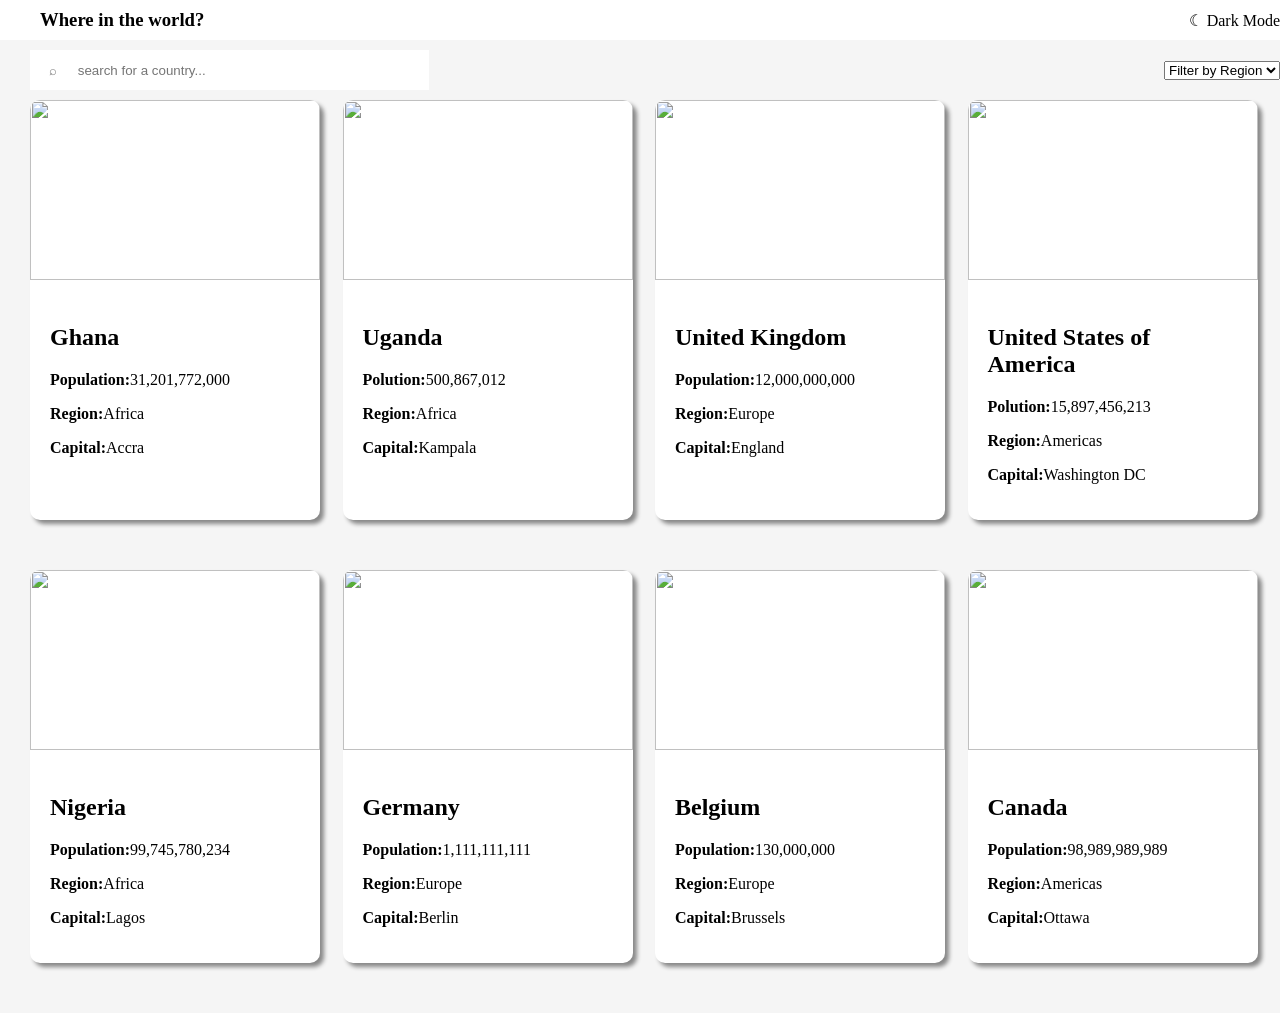
==== index.html @ c36f0ef2 "Add initial HTML, CSS, and page structure for country information display" ====
<!DOCTYPE html>
<html>

<head>
    <meta charset="UTF-8">
    <meta name="viewport" content="width=device-width" initial-scale="1.0">
    <link rel="stylesheet" href="style.css">
</head>

<body>
    <div class="rectangle">
        <h3><strong>Where in the world?</strong></h3>
        <p>&#9790 Dark Mode</p>
    </div>
    <div class="bar">
    <div class="square">
        <input type="text" class="input" placeholder="&#x2315 &emsp; search for a country...">
        </div>
        <select>
            <option value="" disabled selected hidden>Filter by Region</option>
            <option value="Africa">Africa</option>
            <option value="Americas">America</option>
            <option value="Europe">Europe</option>
        </select>
    </div>
    <div class="container">
     <div class="item1">
            <img class="image"
                src="https://img.magnific.com/premium-photo/flag-ghana_2227-3421.jpg?semt=ais_hybrid&w=740&q=80">
            <div class="card">
                <h2>Ghana</h2>
            <p><strong>Population:</strong>31,201,772,000</p>
        <p><strong>Region:</strong>Africa</p>
        <p><strong>Capital:</strong>Accra</p>
        </div>
        </div>
        <div class="item1">
            <img class="image"
                src="https://img.magnific.com/free-photo/flag-uganda_1401-248.jpg?semt=ais_hybrid&w=740&q=80">
            <div class="card">
                <h2>Uganda</h2>
            <p><strong>Polution:</strong>500,867,012</p>
         <p><strong>Region:</strong>Africa</p>
        <p><strong>Capital:</strong>Kampala</p>
    </div>    
    </div>
        <div class="item1">
            <img class="image"
                src="https://img.magnific.com/premium-vector/united-kingdom-flag-illustrator-national_1082479-33372.jpg?semt=ais_hybrid&w=740&q=80">
            <div class="card">
                <h2>United Kingdom</h2>
            <p><strong>Population:</strong>12,000,000,000</p>
        <p><strong>Region:</strong>Europe</p>
        <p><strong>Capital:</strong>England</p>
        </div>
        </div>
        <div class="item1">
            <img class="image"
                src="https://img.magnific.com/premium-vector/united-states-flag-flat-symbol_121111-1200.jpg?semt=ais_hybrid&w=740&q=80">
            <div class="card">
                <h2>United States of America</h2>
            <p><strong>Polution:</strong>15,897,456,213</p>
        <p><strong>Region:</strong>Americas</p>
        <p><strong>Capital:</strong>Washington DC</p>
    </div>    
    </div>

        <div class="item1">
            <img class="image" src="https://img.magnific.com/free-vector/illustration-nigeria-flag_53876-27148.jpg">
            <div class="card">
            <h2>Nigeria</h2>
            <p><strong>Population:</strong>99,745,780,234</p>
        <p><strong>Region:</strong>Africa</p>
        <p><strong>Capital:</strong>Lagos</p>
    </div>    
    </div>
        <div class="item1">
            <img class="image"
                src="https://img.magnific.com/premium-vector/belgium-flag-isolated-vector-illustration_875240-2091.jpg?semt=ais_hybrid&w=740&q=80">
          <div class="card">
                <h2>Germany</h2>
            <p><strong>Population:</strong>1,111,111,111</p>
         <p><strong>Region:</strong>Europe</p>
        <p><strong>Capital:</strong>Berlin</p>
    </div>
</div>
        <div class="item1">
            <img class="image"
                src="https://encrypted-tbn0.gstatic.com/images?q=tbn:ANd9GcS0aEAFOSrNkAstFVOvSRh9JsafwROT63S2a-b5gDSH6KZMoo0sFdHf6f59&s=10">
            <div class="card">
                <h2>Belgium</h2>
            <p><strong>Population:</strong>130,000,000</p>
         <p><strong>Region:</strong>Europe</p>
        <p><strong>Capital:</strong>Brussels</p>
    </div>    
    </div>
        <div class="item1">
            <img class="image"
                src="https://img.magnific.com/premium-vector/canada-flag-vector-illustration_768467-97.jpg?semt=ais_hybrid&w=740&q=80">
          <div class="card">
                <h2>Canada</h2>
            <p><strong>Population:</strong>98,989,989,989</p>
        <p><strong>Region:</strong>Americas</p>
        <p><strong>Capital:</strong>Ottawa</p>
    </div>    
    </div>
    </div>
</body>

</html>
---- style.css ----
body {
    background-color: whitesmoke;
    margin: 0;
    padding: 0;
    overflow-x: hidden;
}
.image {
    width:100%;
    height:180px;
}
.container {
    display: grid;
    grid-template-columns: repeat(4, auto);
    padding: 0;
margin-left:30px;
box-sizing: border-box;
}
.item1 {
    background-color: white;
   width: 290px;
    border-radius: 10px;
    box-shadow: 4px 4px 4px #888888;
    margin-bottom: 50px;
    overflow: clip;
    
}
.rectangle {
    background-color: white;
    height: 40px;
    display: flex;
    justify-content: space-between;
    align-items: center; 
    padding-left: 40px;
    
}
.square {
    height: 40px;
    width: 30%;
    background-color: white;
    display: flex;
    align-items: center;
    margin-top: 10px;
    margin-left: 30px;
    margin-bottom: 10px;
    padding-left: 15px;

}
.bar {
    display: flex;
    justify-content: space-between;
    align-items: center;
}
.input {
    background-color: transparent;
    border-color: transparent;
}
.card {
    padding: 20px;
}
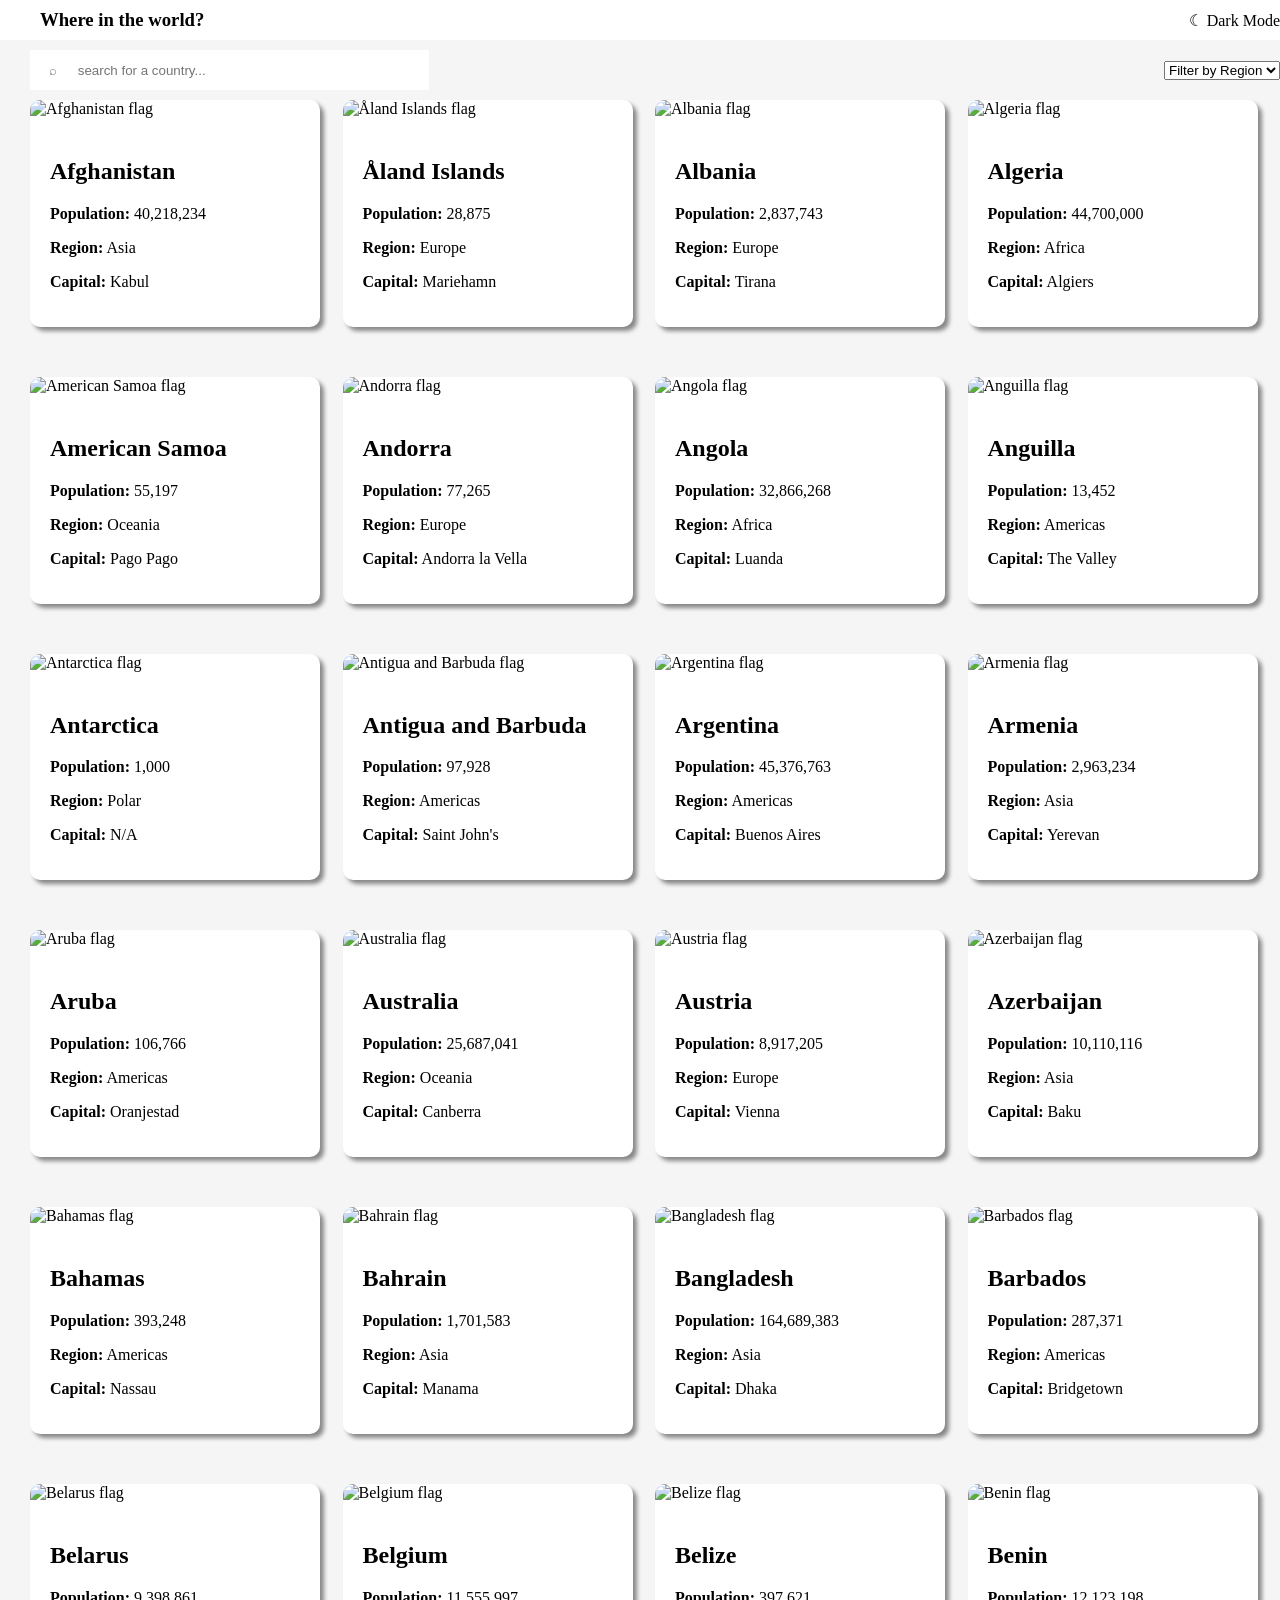
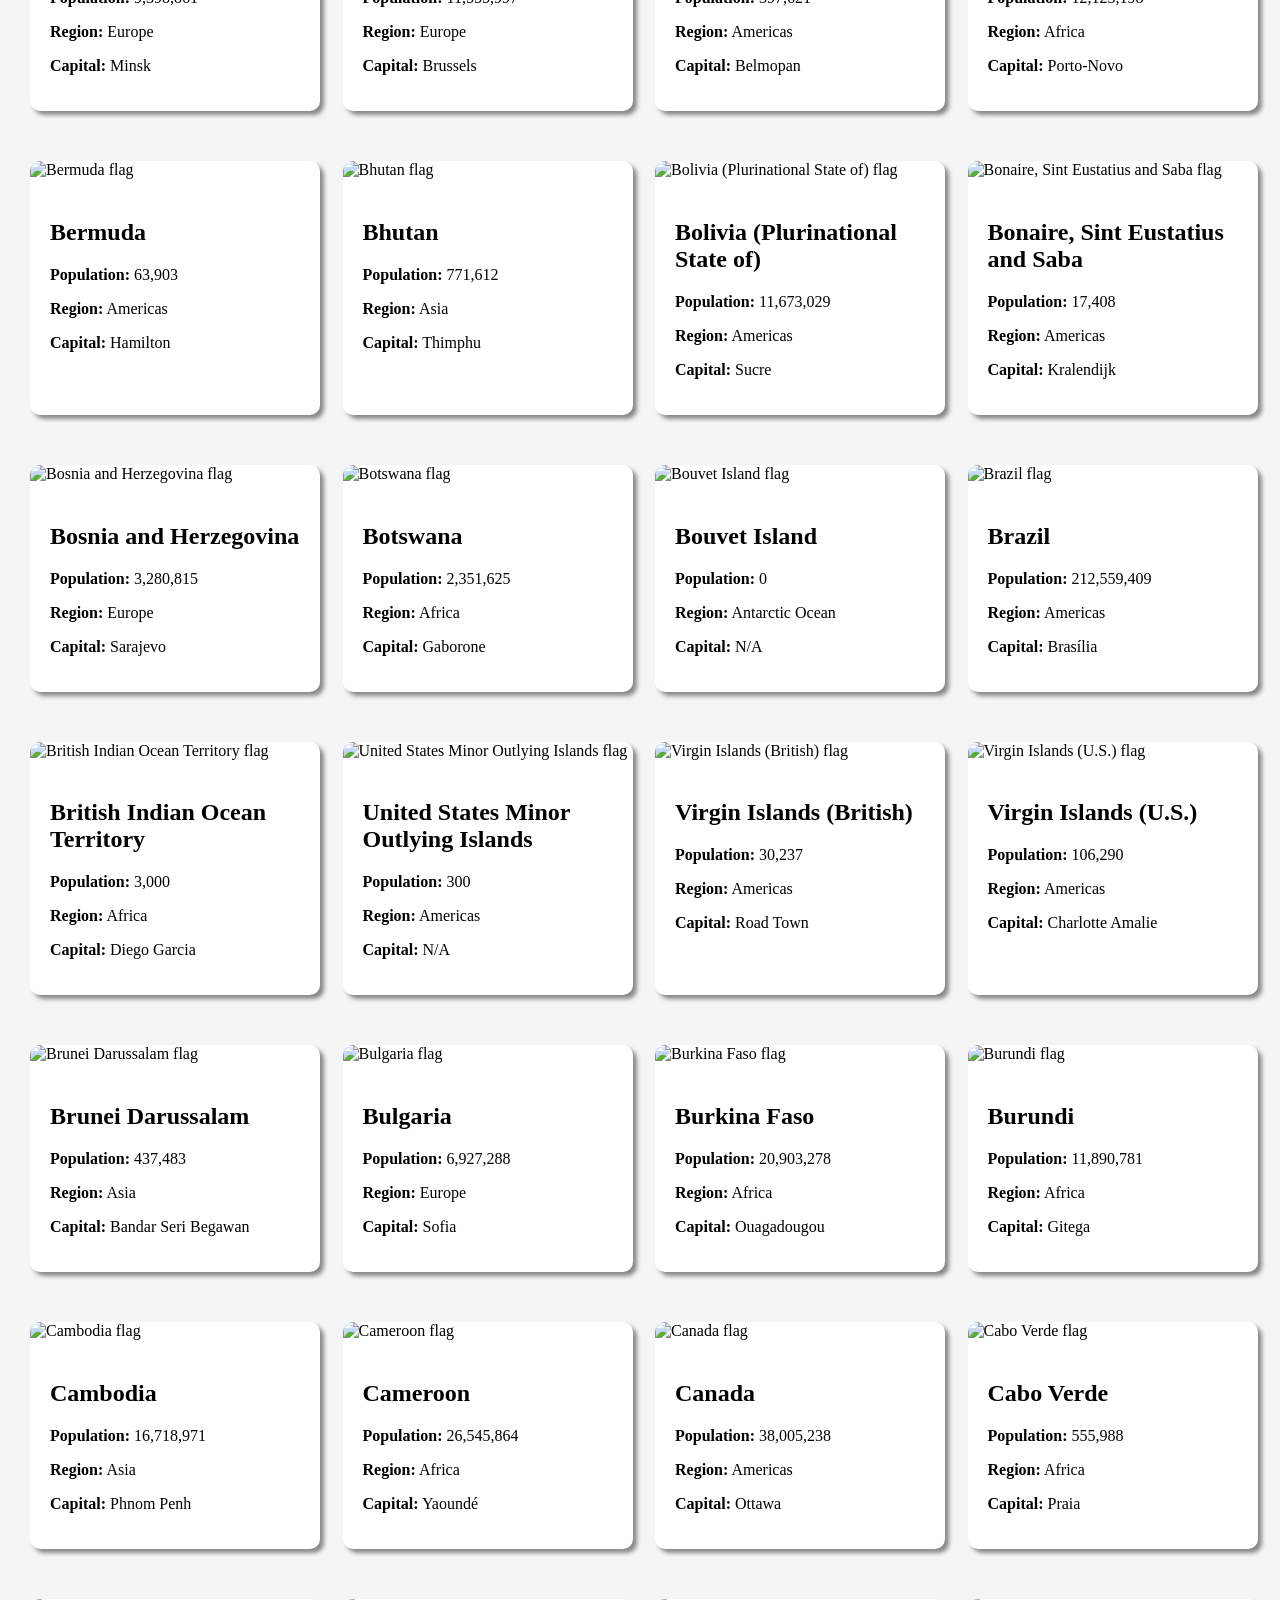
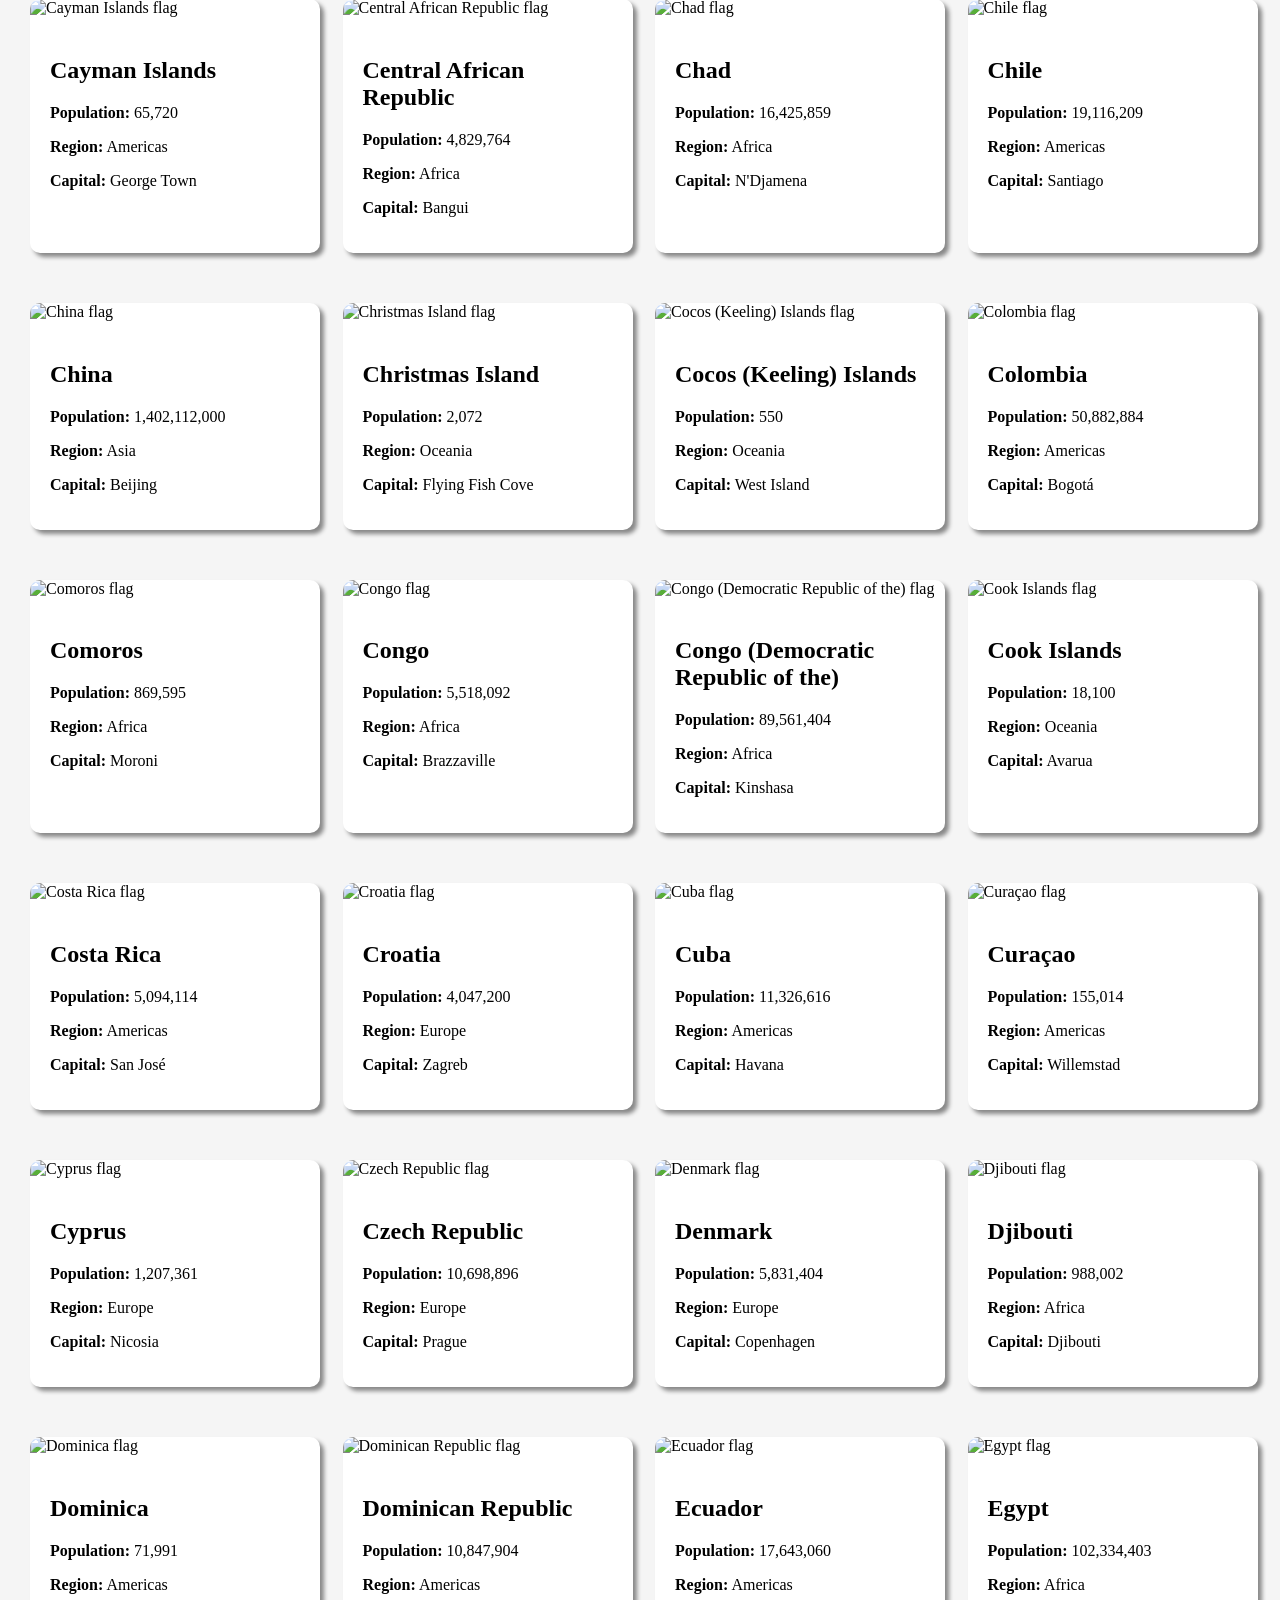
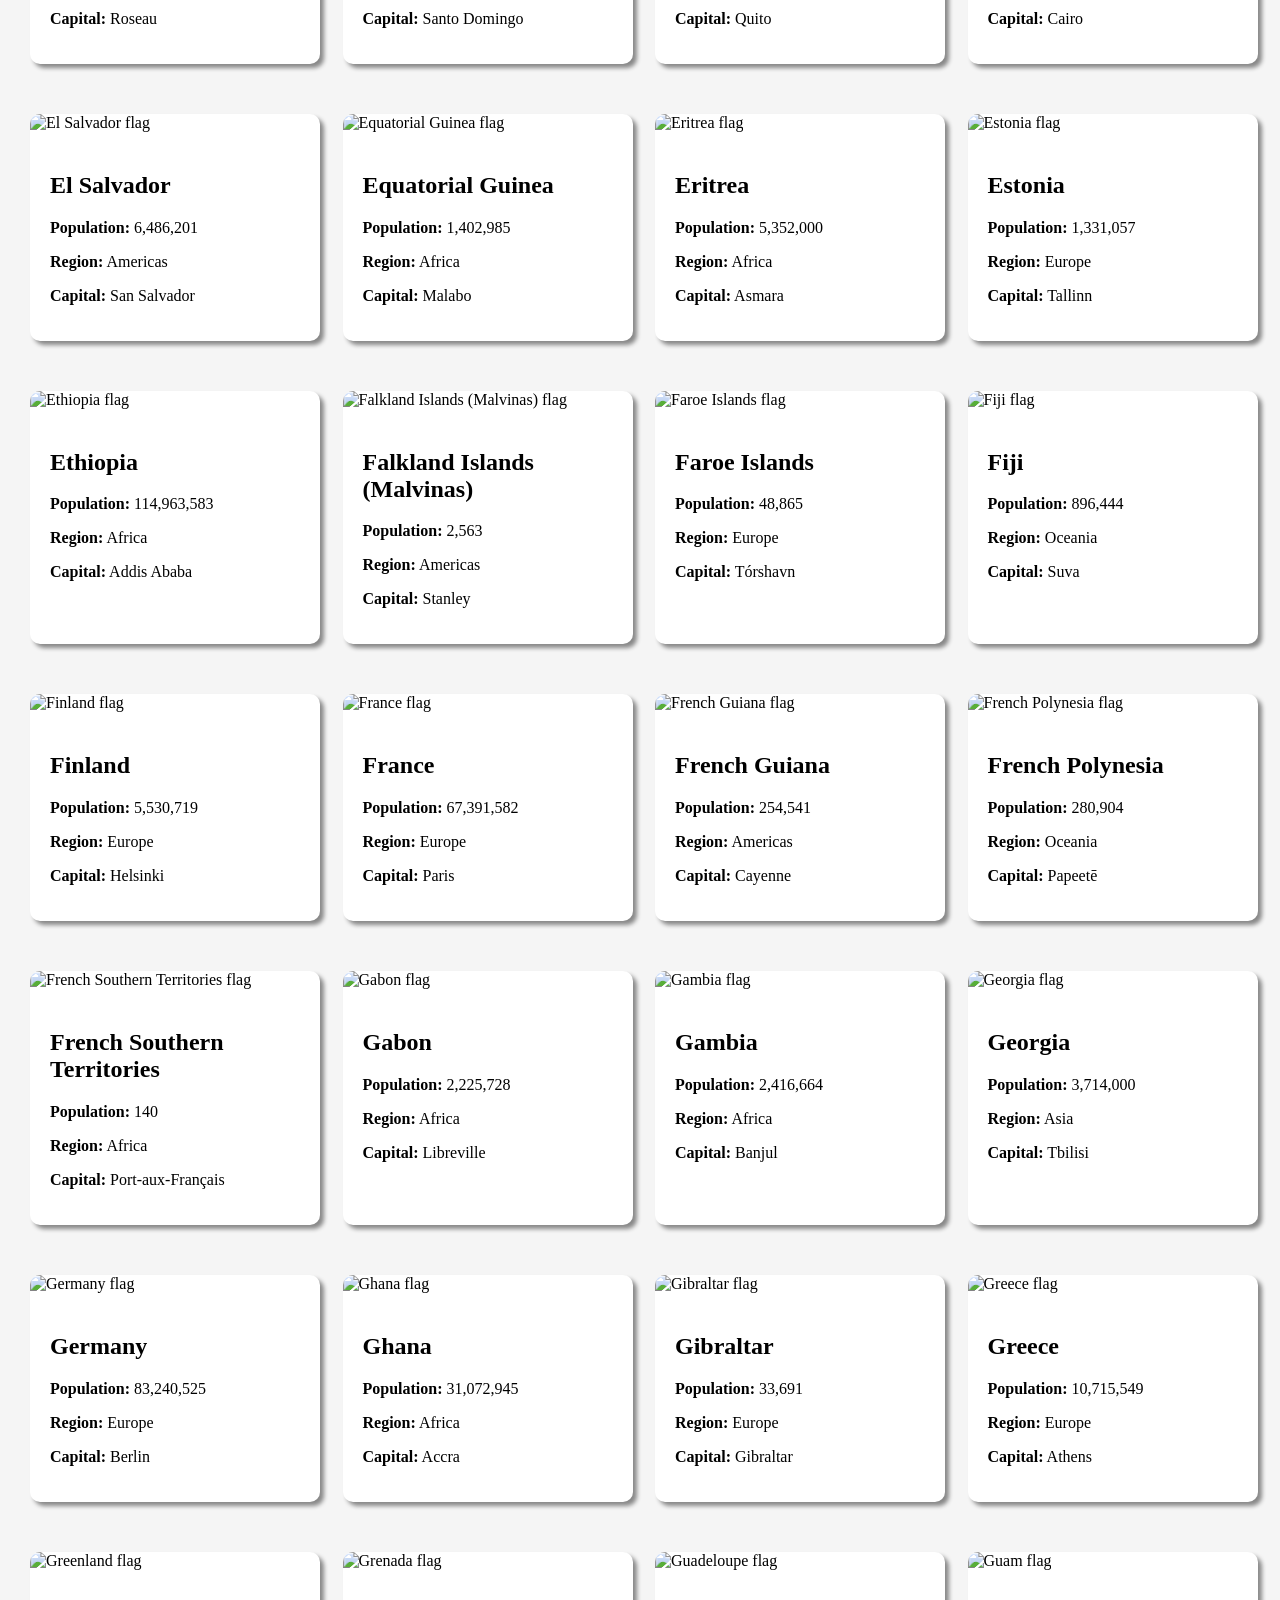
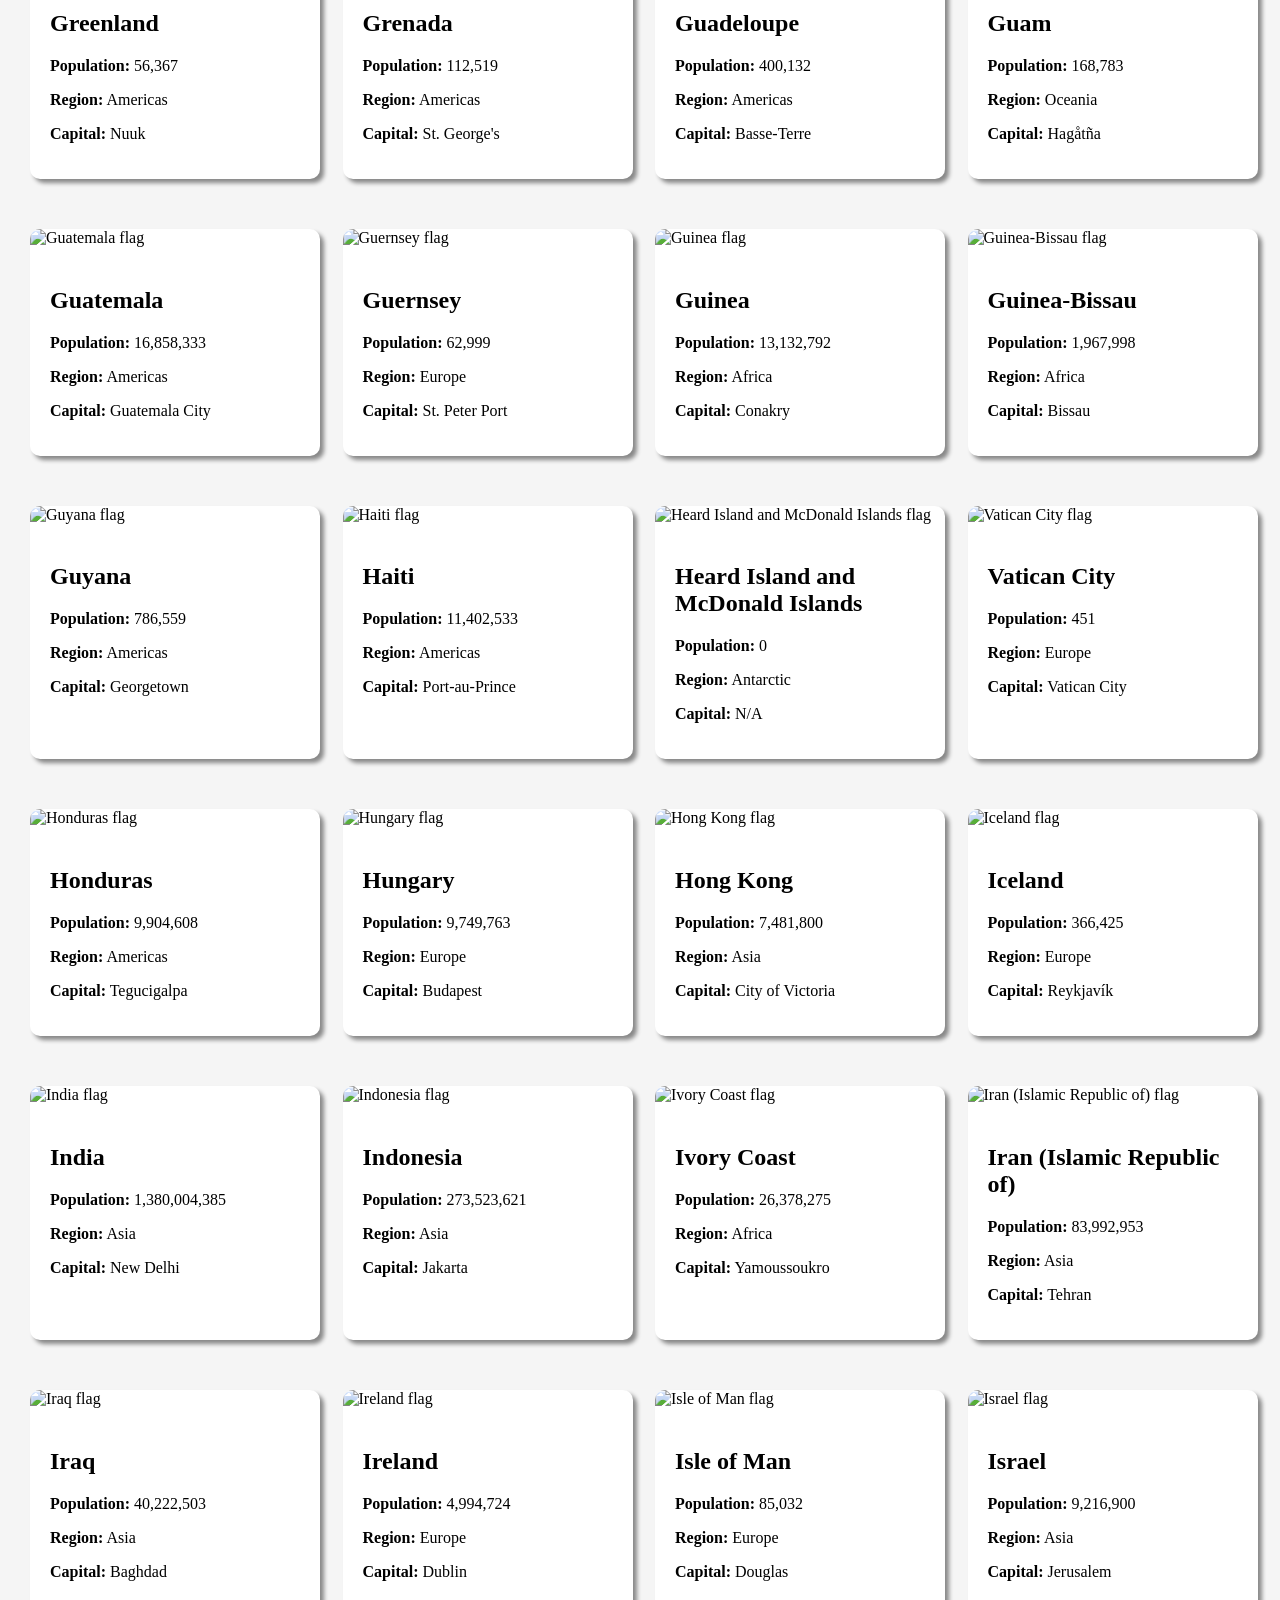
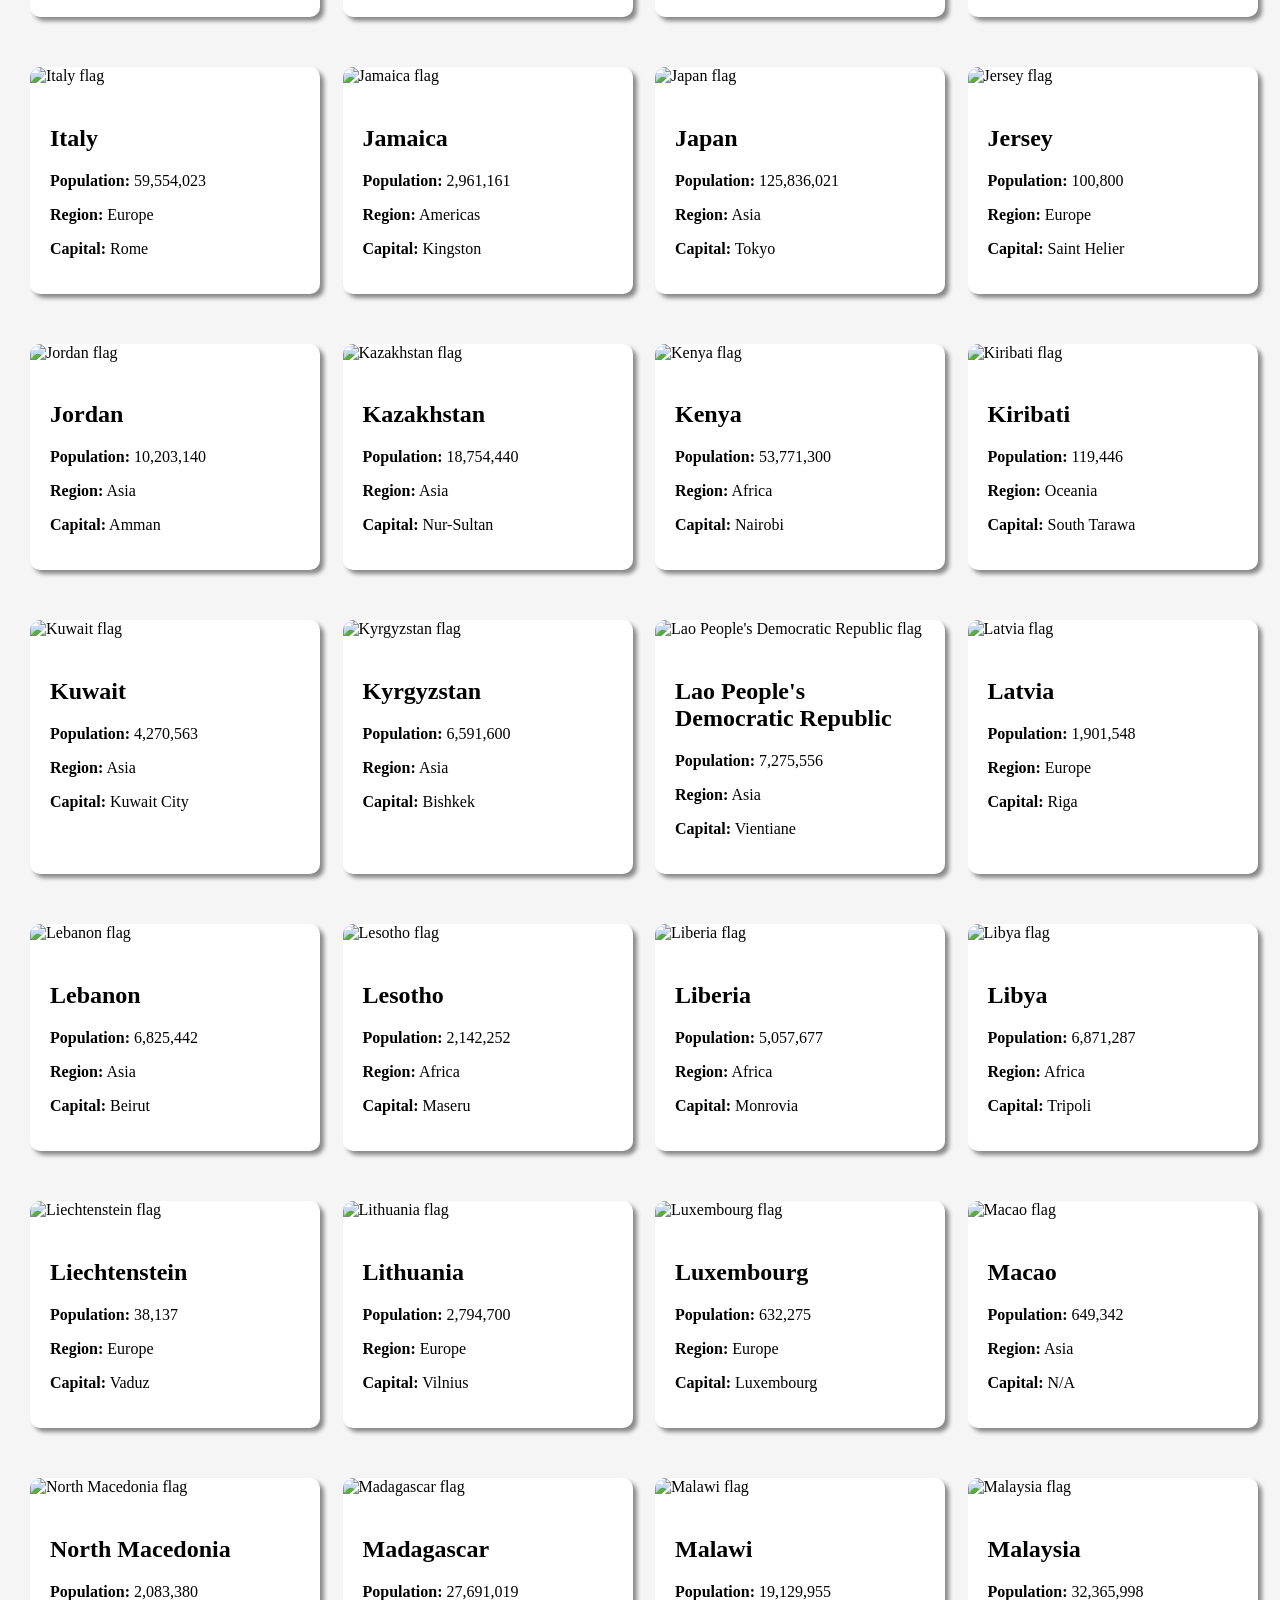
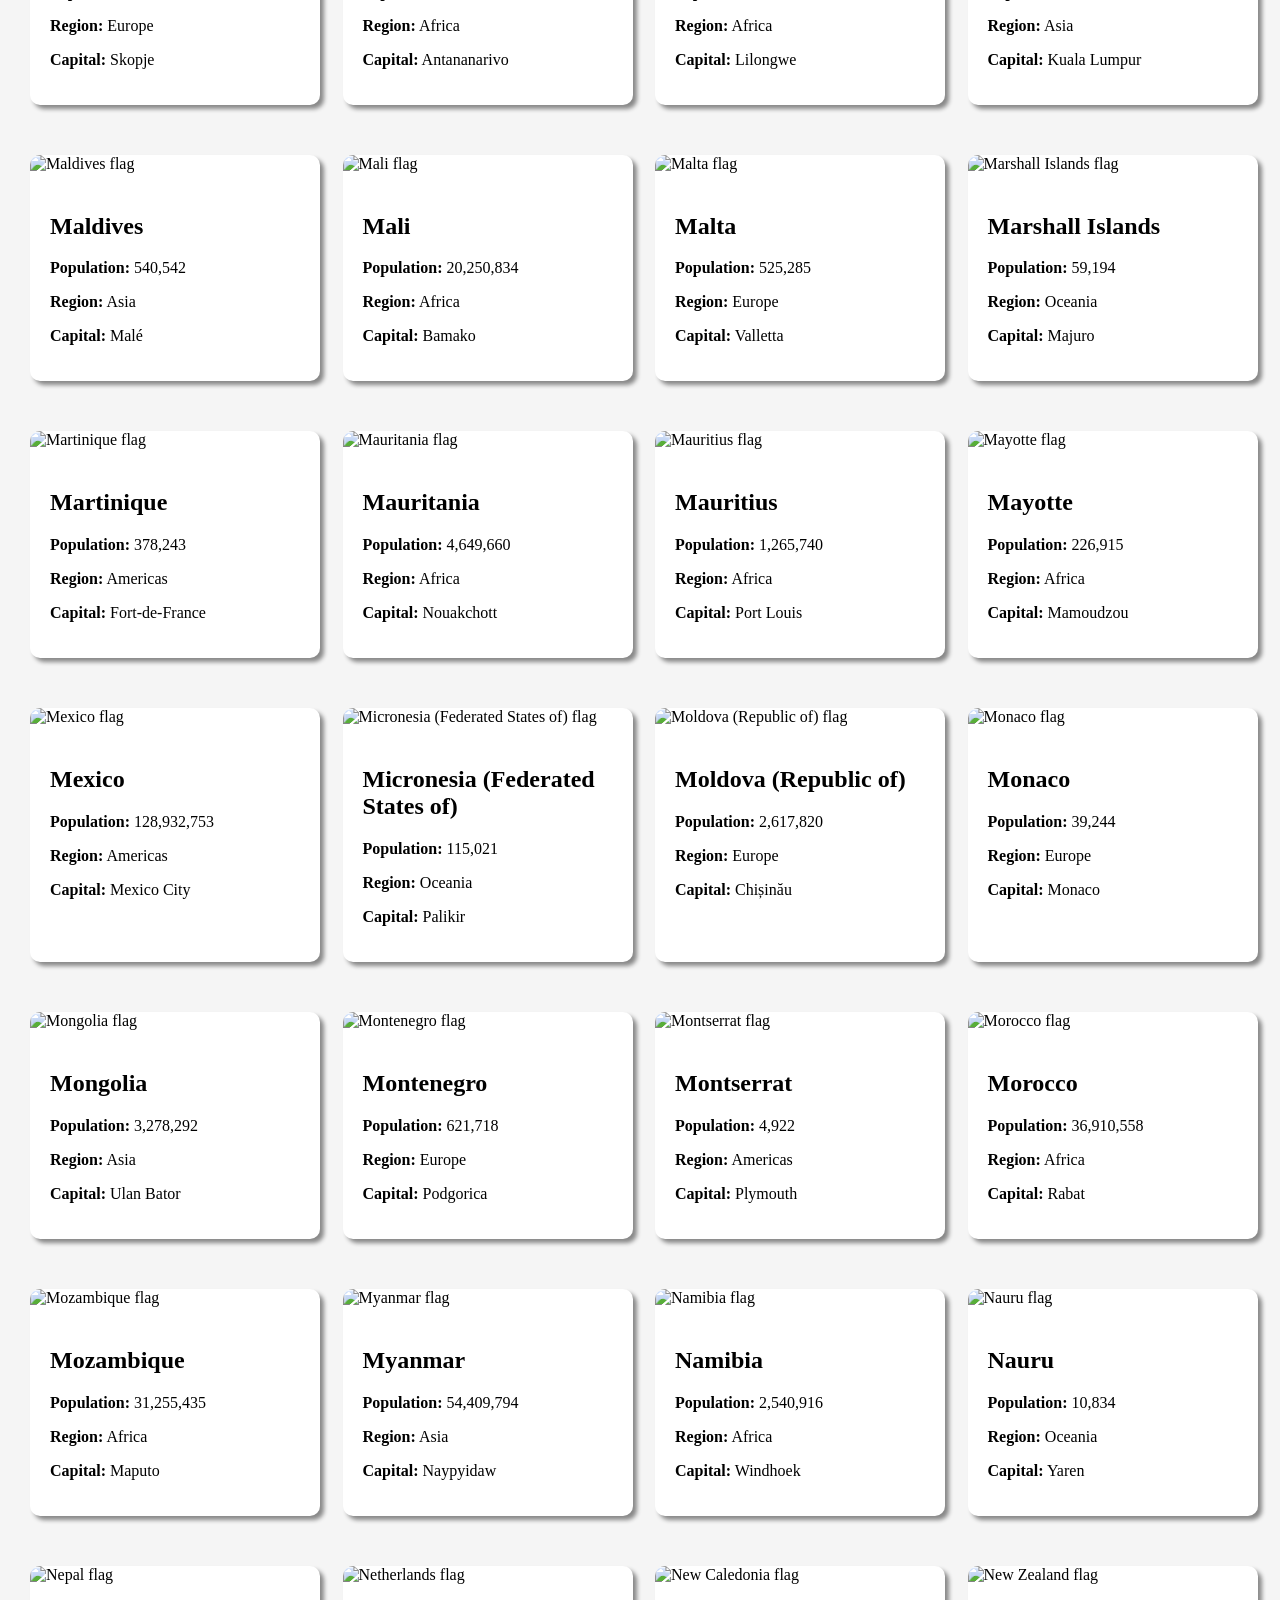
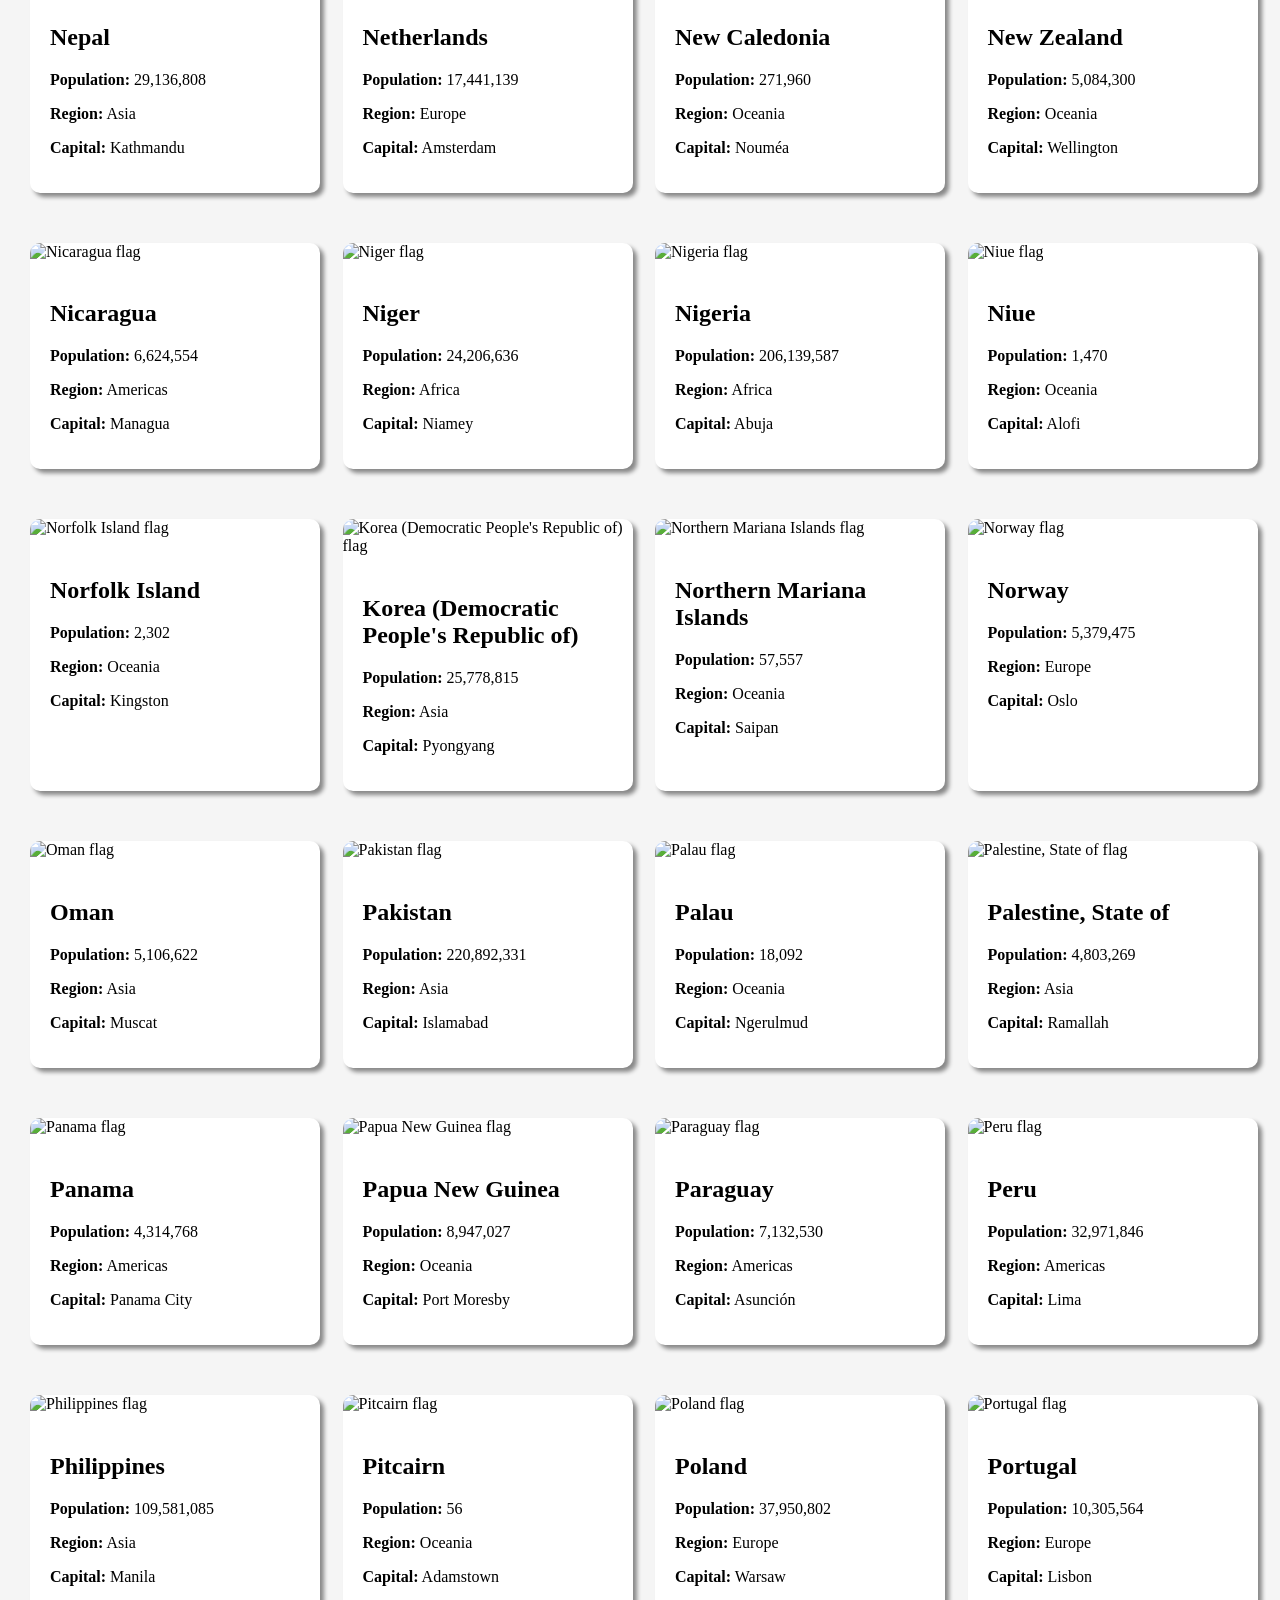
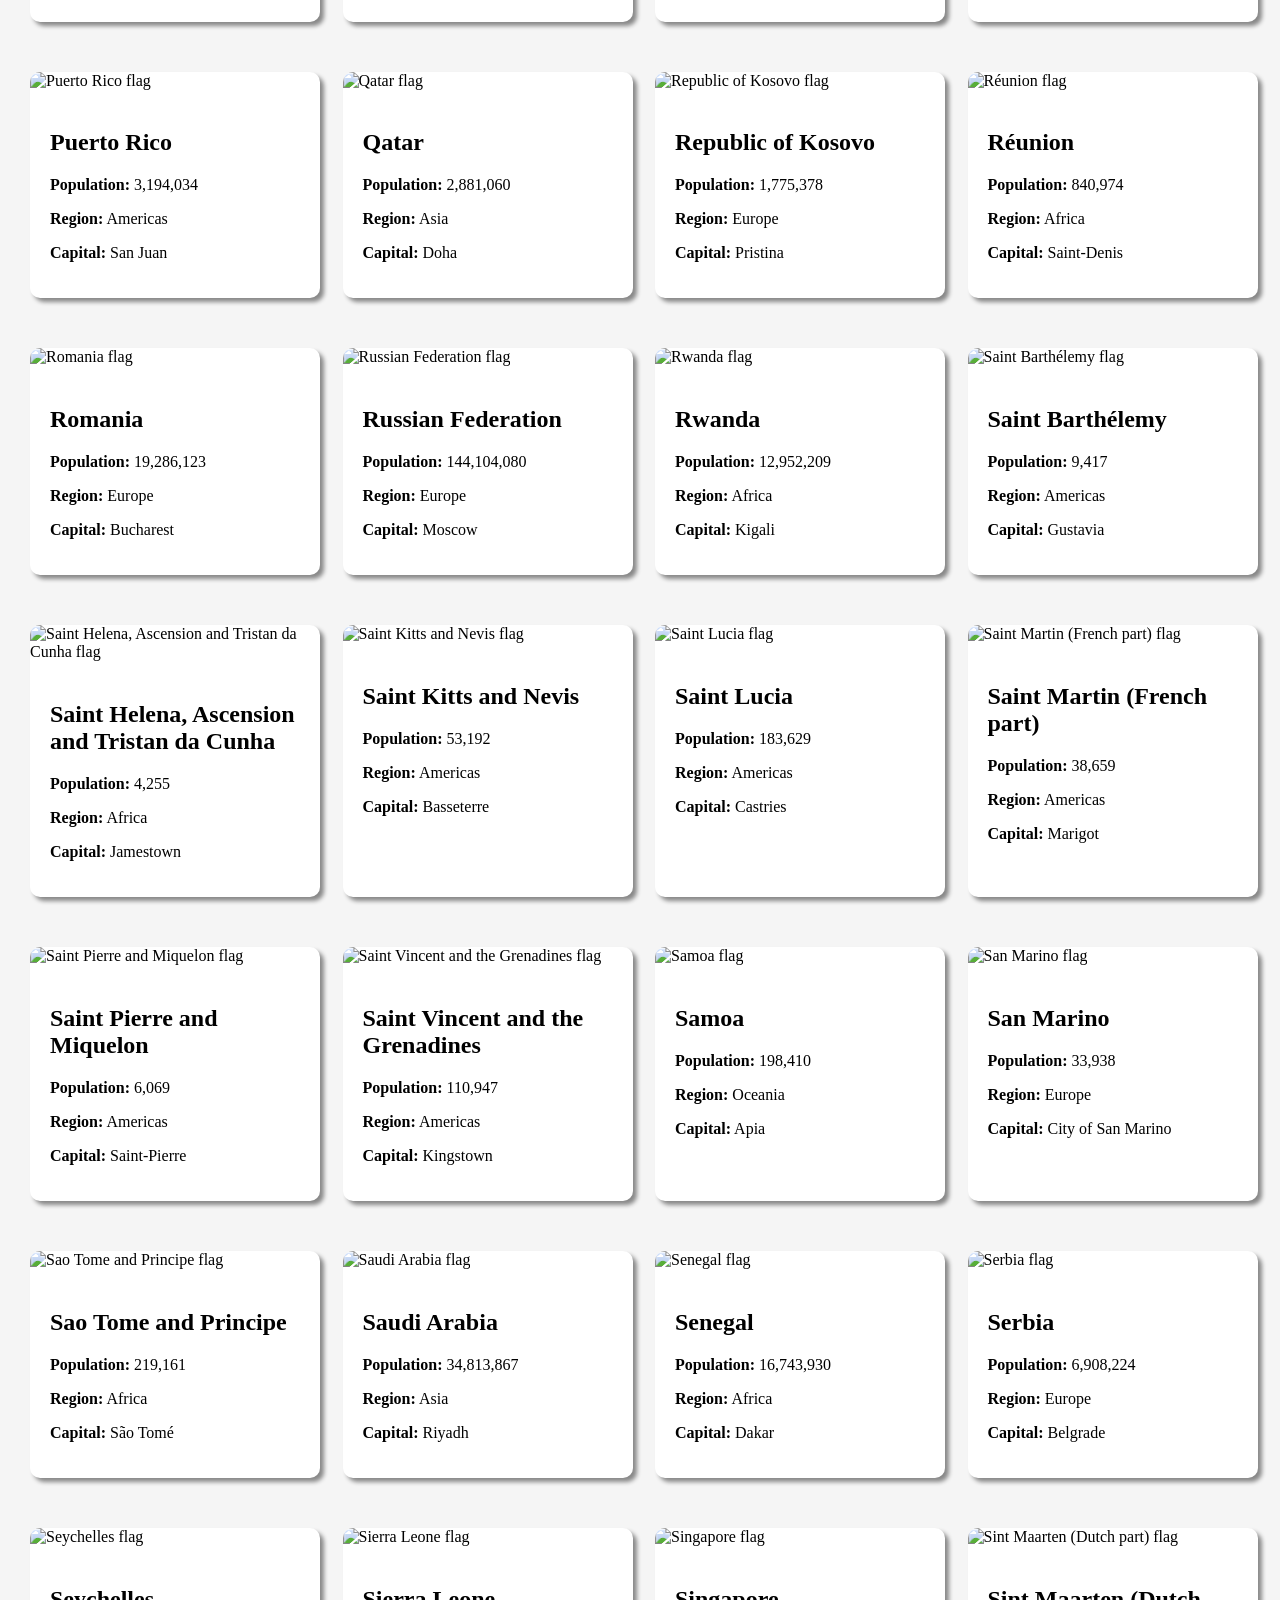
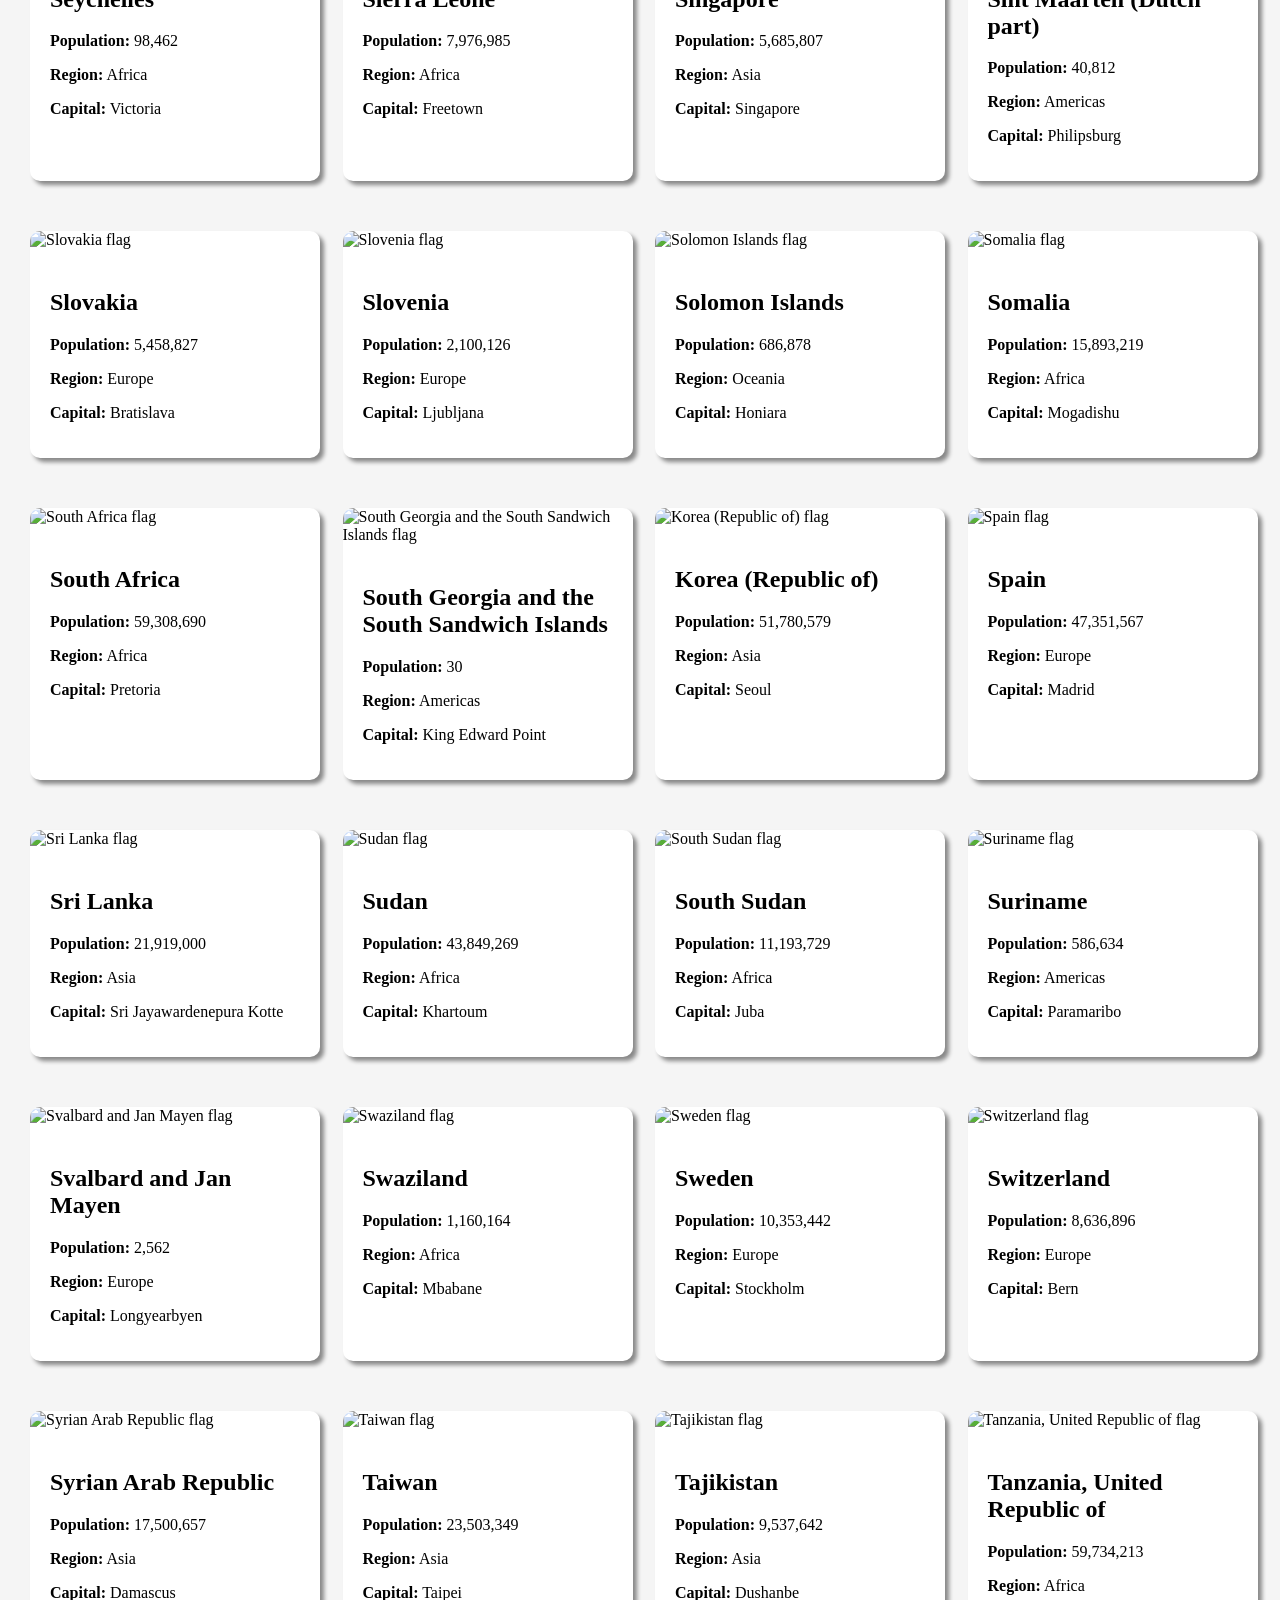
==== commit 8a370aa3: "feat: Implement country search and filter functionality - Added a search input to filter countries b" ====
--- a/index.html
+++ b/index.html
@@ -13,98 +13,101 @@
         <p>&#9790 Dark Mode</p>
     </div>
     <div class="bar">
-    <div class="square">
-        <input type="text" class="input" placeholder="&#x2315 &emsp; search for a country...">
+        <div class="square">
+            <input type="text" id="search" class="input" placeholder="&#x2315 &emsp; search for a country...">
         </div>
         <select>
             <option value="" disabled selected hidden>Filter by Region</option>
             <option value="Africa">Africa</option>
             <option value="Americas">America</option>
+            <option value="Asia">Asia</option>
+            <option value="Oceania">Oceania</option>
             <option value="Europe">Europe</option>
         </select>
     </div>
-    <div class="container">
-     <div class="item1">
+    <div class="container" id="container">
+        <div class="item1">
             <img class="image"
                 src="https://img.magnific.com/premium-photo/flag-ghana_2227-3421.jpg?semt=ais_hybrid&w=740&q=80">
             <div class="card">
                 <h2>Ghana</h2>
-            <p><strong>Population:</strong>31,201,772,000</p>
-        <p><strong>Region:</strong>Africa</p>
-        <p><strong>Capital:</strong>Accra</p>
-        </div>
+                <p><strong>Population:</strong>31,201,772,000</p>
+                <p><strong>Region:</strong>Africa</p>
+                <p><strong>Capital:</strong>Accra</p>
+            </div>
         </div>
         <div class="item1">
             <img class="image"
                 src="https://img.magnific.com/free-photo/flag-uganda_1401-248.jpg?semt=ais_hybrid&w=740&q=80">
             <div class="card">
                 <h2>Uganda</h2>
-            <p><strong>Polution:</strong>500,867,012</p>
-         <p><strong>Region:</strong>Africa</p>
-        <p><strong>Capital:</strong>Kampala</p>
-    </div>    
-    </div>
+                <p><strong>Polution:</strong>500,867,012</p>
+                <p><strong>Region:</strong>Africa</p>
+                <p><strong>Capital:</strong>Kampala</p>
+            </div>
+        </div>
         <div class="item1">
             <img class="image"
                 src="https://img.magnific.com/premium-vector/united-kingdom-flag-illustrator-national_1082479-33372.jpg?semt=ais_hybrid&w=740&q=80">
             <div class="card">
                 <h2>United Kingdom</h2>
-            <p><strong>Population:</strong>12,000,000,000</p>
-        <p><strong>Region:</strong>Europe</p>
-        <p><strong>Capital:</strong>England</p>
-        </div>
+                <p><strong>Population:</strong>12,000,000,000</p>
+                <p><strong>Region:</strong>Europe</p>
+                <p><strong>Capital:</strong>England</p>
+            </div>
         </div>
         <div class="item1">
             <img class="image"
                 src="https://img.magnific.com/premium-vector/united-states-flag-flat-symbol_121111-1200.jpg?semt=ais_hybrid&w=740&q=80">
             <div class="card">
                 <h2>United States of America</h2>
-            <p><strong>Polution:</strong>15,897,456,213</p>
-        <p><strong>Region:</strong>Americas</p>
-        <p><strong>Capital:</strong>Washington DC</p>
-    </div>    
-    </div>
+                <p><strong>Polution:</strong>15,897,456,213</p>
+                <p><strong>Region:</strong>Americas</p>
+                <p><strong>Capital:</strong>Washington DC</p>
+            </div>
+        </div>
 
         <div class="item1">
             <img class="image" src="https://img.magnific.com/free-vector/illustration-nigeria-flag_53876-27148.jpg">
             <div class="card">
-            <h2>Nigeria</h2>
-            <p><strong>Population:</strong>99,745,780,234</p>
-        <p><strong>Region:</strong>Africa</p>
-        <p><strong>Capital:</strong>Lagos</p>
-    </div>    
-    </div>
+                <h2>Nigeria</h2>
+                <p><strong>Population:</strong>99,745,780,234</p>
+                <p><strong>Region:</strong>Africa</p>
+                <p><strong>Capital:</strong>Lagos</p>
+            </div>
+        </div>
         <div class="item1">
             <img class="image"
                 src="https://img.magnific.com/premium-vector/belgium-flag-isolated-vector-illustration_875240-2091.jpg?semt=ais_hybrid&w=740&q=80">
-          <div class="card">
+            <div class="card">
                 <h2>Germany</h2>
-            <p><strong>Population:</strong>1,111,111,111</p>
-         <p><strong>Region:</strong>Europe</p>
-        <p><strong>Capital:</strong>Berlin</p>
-    </div>
-</div>
+                <p><strong>Population:</strong>1,111,111,111</p>
+                <p><strong>Region:</strong>Europe</p>
+                <p><strong>Capital:</strong>Berlin</p>
+            </div>
+        </div>
         <div class="item1">
             <img class="image"
                 src="https://encrypted-tbn0.gstatic.com/images?q=tbn:ANd9GcS0aEAFOSrNkAstFVOvSRh9JsafwROT63S2a-b5gDSH6KZMoo0sFdHf6f59&s=10">
             <div class="card">
                 <h2>Belgium</h2>
-            <p><strong>Population:</strong>130,000,000</p>
-         <p><strong>Region:</strong>Europe</p>
-        <p><strong>Capital:</strong>Brussels</p>
-    </div>    
-    </div>
+                <p><strong>Population:</strong>130,000,000</p>
+                <p><strong>Region:</strong>Europe</p>
+                <p><strong>Capital:</strong>Brussels</p>
+            </div>
+        </div>
         <div class="item1">
             <img class="image"
                 src="https://img.magnific.com/premium-vector/canada-flag-vector-illustration_768467-97.jpg?semt=ais_hybrid&w=740&q=80">
-          <div class="card">
+            <div class="card">
                 <h2>Canada</h2>
-            <p><strong>Population:</strong>98,989,989,989</p>
-        <p><strong>Region:</strong>Americas</p>
-        <p><strong>Capital:</strong>Ottawa</p>
-    </div>    
-    </div>
+                <p><strong>Population:</strong>98,989,989,989</p>
+                <p><strong>Region:</strong>Americas</p>
+                <p><strong>Capital:</strong>Ottawa</p>
+            </div>
+        </div>
     </div>
 </body>
+<script src="main.js"></script>
 
 </html>
--- a/style.css
+++ b/style.css
@@ -30,8 +30,7 @@
     display: flex;
     justify-content: space-between;
     align-items: center; 
-    padding-left: 40px;
-    
+    padding-left: 40px;   
 }
 .square {
     height: 40px;
@@ -53,6 +52,7 @@
 .input {
     background-color: transparent;
     border-color: transparent;
+    width: 95%;
 }
 .card {
     padding: 20px;
